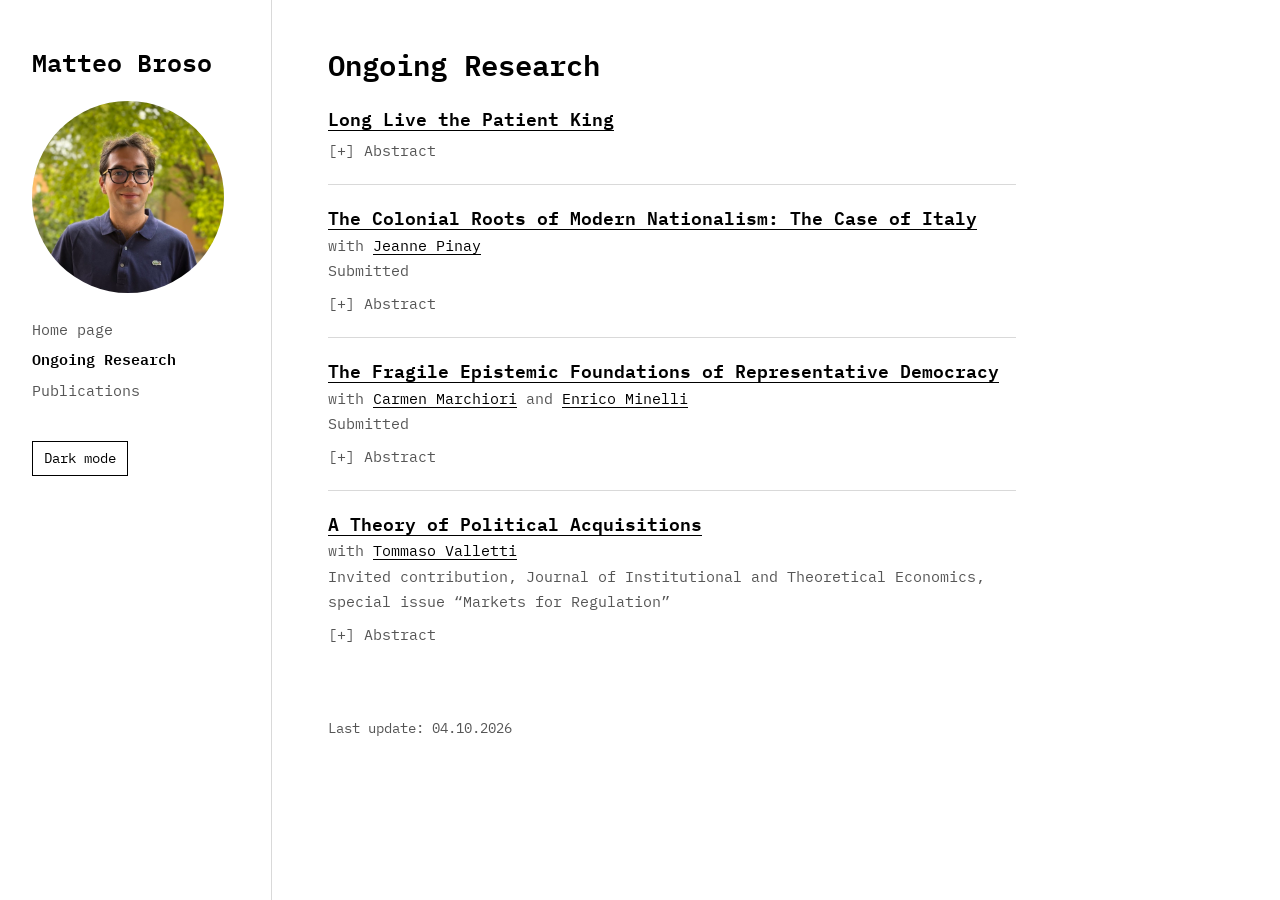
==== ongoing-research/index.html @ c032a0b2 "Add Google Analytics tag Co-Authored-By: Claude Opus 5.5 <noreply@anthropic.com>" ====
<!DOCTYPE html>
<html lang="en">
<head>
<meta charset="utf-8">
<meta name="viewport" content="width=device-width, initial-scale=1">
<script async src="https://www.googletagmanager.com/gtag/js?id=G-0B1W67JZ9W"></script>
<script>
window.dataLayer = window.dataLayer || [];
function gtag(){dataLayer.push(arguments);}
gtag('js', new Date());
gtag('config', 'G-0B1W67JZ9W');
</script>
<title>Matteo Broso - Ongoing Research</title>
<link rel="preconnect" href="https://fonts.googleapis.com">
<link rel="preconnect" href="https://fonts.gstatic.com" crossorigin>
<link href="https://fonts.googleapis.com/css2?family=IBM+Plex+Mono:ital,wght@0,400;0,600;1,400&display=swap" rel="stylesheet">
<link rel="icon" href="/favicon.svg?v=2" type="image/svg+xml">
<link rel="icon" href="/favicon-32.png?v=2" sizes="32x32" type="image/png">
<link rel="shortcut icon" href="/favicon.ico?v=2">
<link rel="apple-touch-icon" href="/apple-touch-icon.png?v=2">
<script src="/theme.js?v=2"></script>
<link rel="stylesheet" href="/style.css?v=5">
</head>
<body>
<div class="wrap">
<aside><div class="inner">
<a class="name" href="/">Matteo Broso</a>
<img class="photo" src="/photo.jpg" alt="Matteo Broso">
<nav><ul><li><a href="/">Home page</a></li><li><a href="/ongoing-research/" aria-current="page">Ongoing Research</a></li><li><a href="/publications/">Publications</a></li></ul></nav>
<button class="theme-toggle" type="button" aria-label="Switch between light and dark theme"><span class="to-dark">Dark mode</span><span class="to-light">Light mode</span></button>
</div></aside>
<main>
<h1>Ongoing Research</h1>
<div class="paper">
<div class="title"><a href="/papers/long-live-the-patient-king.pdf" target="_blank" rel="noopener">Long Live the Patient King</a></div>
<details class="abstract"><summary>Abstract</summary>
<p>I propose a simple model of the relationship between economic growth and extractive taxation. A citizen and a ruler interact over time. The citizen owns a stock of capital which, in every period, yields some output. The ruler chooses how much output to expropriate for his private consumption, subject to the citizen's participation constraint. The growth rate of output is endogenous to the citizen's choice of effort. In this context, I define a social contract as a (Subgame Perfect) equilibrium of the repeated game. Moreover, a social contract is extractive at a given history if it leaves the citizen indifferent between the on path continuation and the outside option; and it is non-extractive otherwise.</p>
<p>The key tension of the model is that the citizen's effort in a given period increases output only in the future, when the ruler can always expropriate it. It follows that when players are myopic, any social contract is extractive. By contrast, when players are forward looking, any Pareto efficient and renegotiation proof social contract features a dual transition. As time passes, society endogenously moves from a regime of slow growth &mdash; where extractive social contracts are implementable &mdash; to a regime of fast growth &mdash; where they are not.</p>
</details>
</div>
<div class="paper">
<div class="title"><a href="/papers/colonial-roots-of-modern-nationalism.pdf" target="_blank" rel="noopener">The Colonial Roots of Modern Nationalism: The Case of Italy</a></div>
<div class="meta">with <a href="https://jeannepinay.com/">Jeanne Pinay</a><br>Submitted</div>
<details class="abstract"><summary>Abstract</summary>
<p>European empires dominated entire continents for centuries. Yet, the literature on colonial legacies has largely focused on the long-term effects of colonialism in former colonies, overlooking its consequences for the former colonial powers themselves. In this article, we study the effect of Italy's colonial expansion in East Africa on contemporary political outcomes. Using data on all Italian soldiers buried in Eritrea and Ethiopia and the contemporary distribution of surnames across Italy, we construct an index of exposure to colonial wars at the municipality level. To isolate exogenous variation in municipalities' exposure, we exploit the historical geographical distribution of mountain troops of the Italian Army, which were largely deployed in East Africa because of Ethiopia's mountainous territory. We show that exposure to the 1930s colonial campaigns increased support for neo-fascist and nationalist parties in the immediate postwar electoral cycles, and still increases support for far-right parties today. Exploring possible mechanisms, we find that: (i) the effect is amplified in municipalities with a larger presence of Black African immigrants; (ii) far-right parties obtain larger electoral returns from anti-immigration rhetoric in municipalities with stronger colonial exposure. Taken together, our results suggest that the racial narratives used to justify the colonial expansion may have persisted across generations and continue to shape political attitudes today.</p>
</details>
</div>
<div class="paper">
<div class="title"><a href="/papers/fragile-epistemic-foundations.pdf" target="_blank" rel="noopener">The Fragile Epistemic Foundations of Representative Democracy</a></div>
<div class="meta">with <a href="https://sites.google.com/site/drcarmenmarchiori/home?authuser=1">Carmen Marchiori</a> and <a href="https://sites.google.com/site/eminellisite/Home">Enrico Minelli</a><br>Submitted</div>
<details class="abstract"><summary>Abstract</summary>
<p>We develop a model in which an incumbent politician can exert costly effort to learn about an uncertain and policy-relevant state of the world before proposing a policy to a representative voter. The politician does not perfectly observe the voter's prior belief (or opinion). His epistemic effort increases the probability of re-election through two channels: a quality effect, as better information improves the match between the policy and the state; and a hegemony effect, as it induces the voter to place less weight on her prior and thereby compresses ex post disagreement across voter types. We show that, because of the hegemony effect, when the politician has more precise information about the voter, he implements a less informed policy. We connect this result to the recently observed rise in the use of big data in politics.</p>
</details>
</div>
<div class="paper">
<div class="title"><a href="/papers/theory-of-political-acquisitions.pdf" target="_blank" rel="noopener">A Theory of Political Acquisitions</a></div>
<div class="meta">with <a href="https://www.imperial.ac.uk/people/t.valletti">Tommaso Valletti</a><br>Invited contribution, Journal of Institutional and Theoretical Economics, special issue &ldquo;Markets for Regulation&rdquo;</div>
<details class="abstract"><summary>Abstract</summary>
<p>We study a dynamic model where a firm can grow in size by acquiring competitors and lobby office-seeking politicians. When the firm is distressed, the incumbent politician loses the office with some probability. Larger firms are less likely to experience distress but their distress has more severe political consequences. To prevent these, politicians can offer political support to the firm. We show that, in equilibrium: (i) the level of political support is non-monotone in the firm's size; (ii) the firm can complete acquisitions just to extract political support; and (iii) the number of these &ldquo;Political Acquisitions&rdquo; is non-monotone in the strength of politicians' re-election incentives.</p>
</details>
</div>
<p class="updated">Last update: 04.10.2026</p>
</main>
</div>
</body>
</html>
---- style.css ----
:root{--bg:#ffffff;--ink:#000000;--muted:#555555;--rule:#d9d9d9;--side:#ffffff;color-scheme:light}
@media (prefers-color-scheme:dark){:root:not([data-theme=light]){--bg:#000000;--ink:#ffffff;--muted:#a6a6a6;--rule:#333333;--side:#000000;color-scheme:dark}}
:root[data-theme=dark]{--bg:#000000;--ink:#ffffff;--muted:#a6a6a6;--rule:#333333;--side:#000000;color-scheme:dark}
*{box-sizing:border-box}
html{-webkit-text-size-adjust:100%}
body{margin:0;background:var(--bg);color:var(--ink);font-family:"IBM Plex Mono",Menlo,Consolas,monospace;font-size:.95rem;line-height:1.65}
a{color:var(--ink);text-decoration-thickness:1px;text-underline-offset:.2em}
a:hover{text-decoration-thickness:2px}
a:focus-visible,button:focus-visible,summary:focus-visible{outline:2px solid var(--ink);outline-offset:2px}
.wrap{display:grid;grid-template-columns:17rem minmax(0,1fr);min-height:100vh}
aside{background:var(--side);border-right:1px solid var(--rule);padding:3rem 2rem}
aside .inner{position:sticky;top:3rem}
.name{display:block;font-size:1.55rem;line-height:1.15;font-weight:600;color:var(--ink);text-decoration:none}
.photo{display:block;width:100%;max-width:12rem;aspect-ratio:1;object-fit:cover;border-radius:50%;margin:1.5rem 0}
nav ul{list-style:none;margin:1.5rem 0 0;padding:0}
nav li{margin:.35rem 0}
nav a{color:var(--muted);text-decoration:none}
nav a:hover{color:var(--ink);text-decoration:underline}
nav a[aria-current=page]{color:var(--ink);font-weight:600}
.theme-toggle{margin-top:2rem;padding:.3rem .7rem;font:inherit;font-size:.9rem;color:var(--ink);background:transparent;border:1px solid var(--ink);border-radius:0;cursor:pointer}
.theme-toggle:hover{background:var(--ink);color:var(--bg)}
.theme-toggle .to-light{display:none}
@media (prefers-color-scheme:dark){:root:not([data-theme=light]) .theme-toggle .to-dark{display:none}:root:not([data-theme=light]) .theme-toggle .to-light{display:inline}}
:root[data-theme=dark] .theme-toggle .to-dark{display:none}
:root[data-theme=dark] .theme-toggle .to-light{display:inline}
main{padding:3rem 3.5rem 4rem;max-width:50rem}
h1{font-size:1.8rem;font-weight:600;line-height:1.2;margin:0 0 1.5rem}
h2{font-size:1.25rem;font-weight:600;margin:2rem 0 1rem}
.paper{padding:1.3rem 0;border-top:1px solid var(--rule)}
.paper:first-of-type{border-top:0;padding-top:0}
.title{font-size:1.1rem;font-weight:600;line-height:1.35}
.meta{color:var(--muted);margin:.2rem 0 .5rem}
.paper p{margin:.6rem 0}
.abstract{margin-top:.5rem}
.abstract summary{display:inline-block;cursor:pointer;color:var(--muted);list-style:none;user-select:none}
.abstract summary::-webkit-details-marker{display:none}
.abstract summary::before{content:"[+] "}
.abstract[open] summary::before{content:"[-] "}
.abstract summary:hover{color:var(--ink)}
.extra{color:var(--muted)}
.updated{margin-top:3rem;color:var(--muted);font-size:.9rem}
@media (max-width:800px){
 .wrap{grid-template-columns:1fr}
 aside{border-right:0;border-bottom:1px solid var(--rule);padding:1.5rem 1.25rem}
 aside .inner{position:static;display:flex;flex-wrap:wrap;align-items:center;gap:.5rem 1.25rem}
 .photo{width:4.5rem;max-width:none;margin:0;order:-1}
 nav{flex-basis:100%}
 nav ul{display:flex;flex-wrap:wrap;gap:.25rem 1.25rem;margin:0}
 .theme-toggle{margin-top:0}
 main{padding:2rem 1.25rem 3rem}
 body{font-size:.93rem}
}
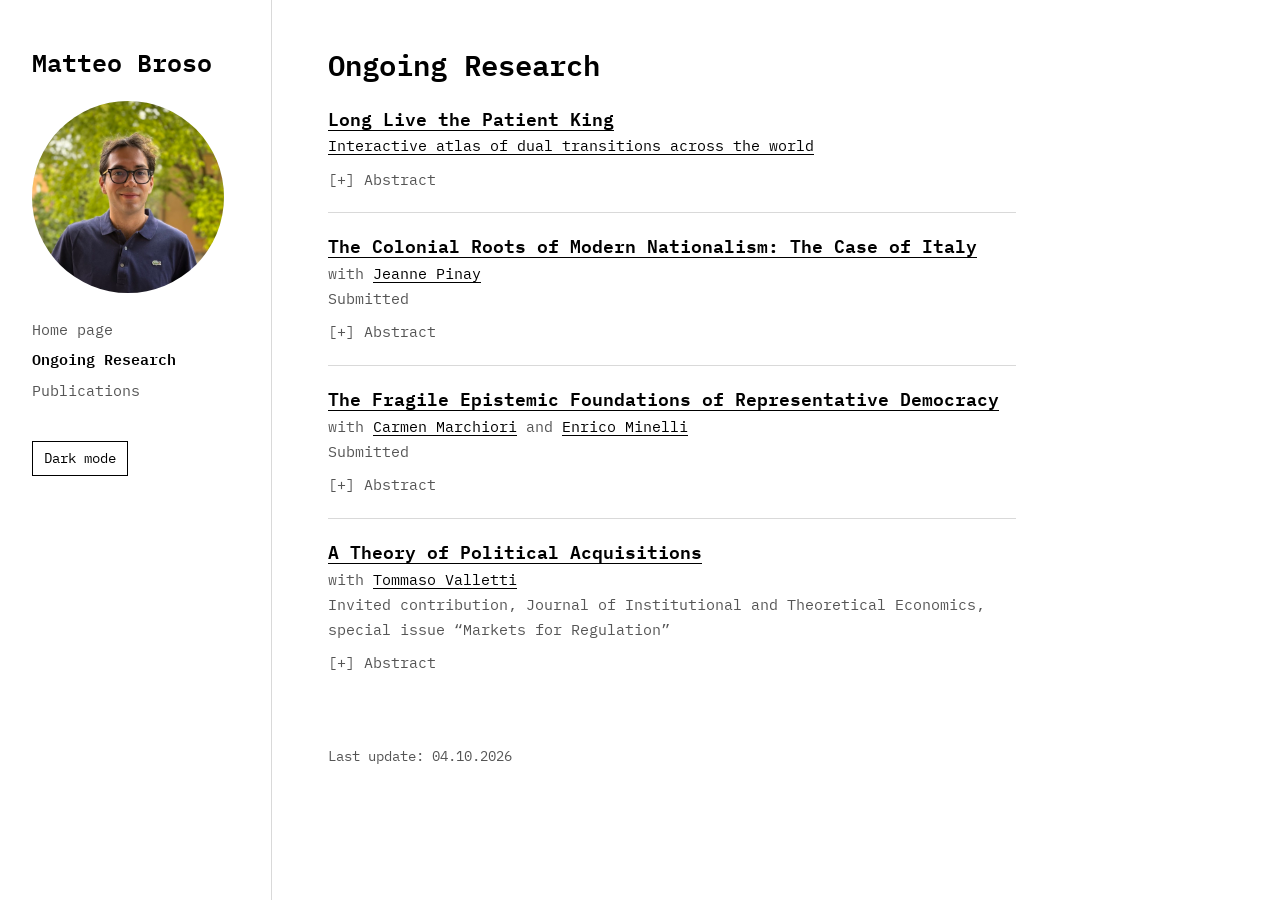
==== commit 5f632951: "Add dual transitions atlas Co-Authored-By: Claude Fable 5.1 <noreply@anthropic.com>" ====
--- a/ongoing-research/index.html
+++ b/ongoing-research/index.html
@@ -33,6 +33,7 @@
 <h1>Ongoing Research</h1>
 <div class="paper">
 <div class="title"><a href="/papers/long-live-the-patient-king.pdf" target="_blank" rel="noopener">Long Live the Patient King</a></div>
+<div class="meta"><a href="/atlas/">Interactive atlas of dual transitions across the world</a></div>
 <details class="abstract"><summary>Abstract</summary>
 <p>I propose a simple model of the relationship between economic growth and extractive taxation. A citizen and a ruler interact over time. The citizen owns a stock of capital which, in every period, yields some output. The ruler chooses how much output to expropriate for his private consumption, subject to the citizen's participation constraint. The growth rate of output is endogenous to the citizen's choice of effort. In this context, I define a social contract as a (Subgame Perfect) equilibrium of the repeated game. Moreover, a social contract is extractive at a given history if it leaves the citizen indifferent between the on path continuation and the outside option; and it is non-extractive otherwise.</p>
 <p>The key tension of the model is that the citizen's effort in a given period increases output only in the future, when the ruler can always expropriate it. It follows that when players are myopic, any social contract is extractive. By contrast, when players are forward looking, any Pareto efficient and renegotiation proof social contract features a dual transition. As time passes, society endogenously moves from a regime of slow growth &mdash; where extractive social contracts are implementable &mdash; to a regime of fast growth &mdash; where they are not.</p>
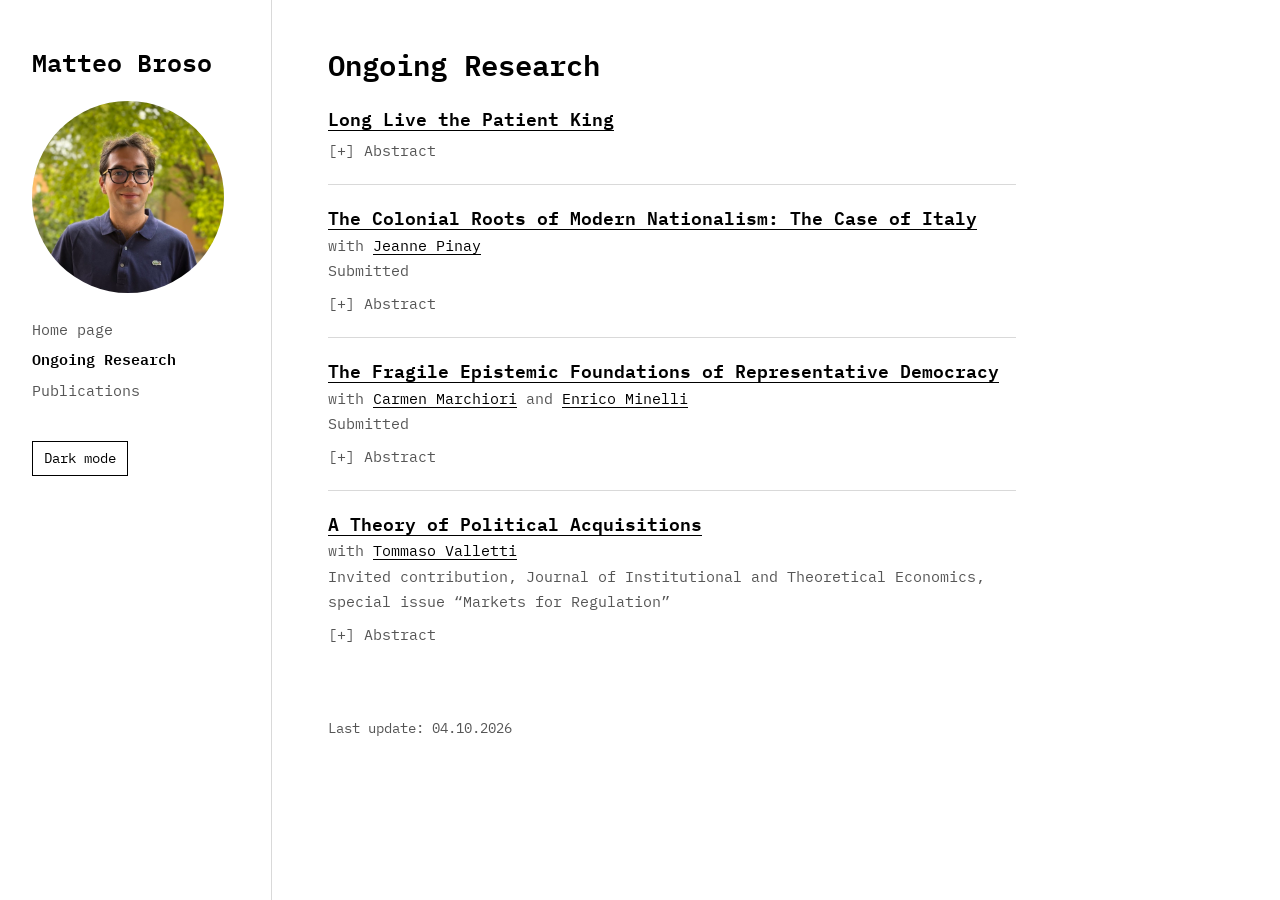
==== commit b189639f: "Show atlas link as a button inside the abstract Co-Authored-By: Claude Fable 5.1 <noreply@anthropic." ====
--- a/ongoing-research/index.html
+++ b/ongoing-research/index.html
@@ -19,7 +19,7 @@
 <link rel="shortcut icon" href="/favicon.ico?v=2">
 <link rel="apple-touch-icon" href="/apple-touch-icon.png?v=2">
 <script src="/theme.js?v=2"></script>
-<link rel="stylesheet" href="/style.css?v=5">
+<link rel="stylesheet" href="/style.css?v=6">
 </head>
 <body>
 <div class="wrap">
@@ -33,10 +33,10 @@
 <h1>Ongoing Research</h1>
 <div class="paper">
 <div class="title"><a href="/papers/long-live-the-patient-king.pdf" target="_blank" rel="noopener">Long Live the Patient King</a></div>
-<div class="meta"><a href="/atlas/">Interactive atlas of dual transitions across the world</a></div>
 <details class="abstract"><summary>Abstract</summary>
 <p>I propose a simple model of the relationship between economic growth and extractive taxation. A citizen and a ruler interact over time. The citizen owns a stock of capital which, in every period, yields some output. The ruler chooses how much output to expropriate for his private consumption, subject to the citizen's participation constraint. The growth rate of output is endogenous to the citizen's choice of effort. In this context, I define a social contract as a (Subgame Perfect) equilibrium of the repeated game. Moreover, a social contract is extractive at a given history if it leaves the citizen indifferent between the on path continuation and the outside option; and it is non-extractive otherwise.</p>
 <p>The key tension of the model is that the citizen's effort in a given period increases output only in the future, when the ruler can always expropriate it. It follows that when players are myopic, any social contract is extractive. By contrast, when players are forward looking, any Pareto efficient and renegotiation proof social contract features a dual transition. As time passes, society endogenously moves from a regime of slow growth &mdash; where extractive social contracts are implementable &mdash; to a regime of fast growth &mdash; where they are not.</p>
+<p><a class="btn" href="/atlas/">Interactive atlas of dual transitions across the world</a></p>
 </details>
 </div>
 <div class="paper">
--- a/style.css
+++ b/style.css
@@ -32,6 +32,8 @@
 .meta{color:var(--muted);margin:.2rem 0 .5rem}
 .paper p{margin:.6rem 0}
 .abstract{margin-top:.5rem}
+.btn{display:inline-block;padding:.3rem .7rem;font:inherit;font-size:.9rem;color:var(--ink);background:transparent;border:1px solid var(--ink);text-decoration:none}
+.btn:hover{background:var(--ink);color:var(--bg)}
 .abstract summary{display:inline-block;cursor:pointer;color:var(--muted);list-style:none;user-select:none}
 .abstract summary::-webkit-details-marker{display:none}
 .abstract summary::before{content:"[+] "}
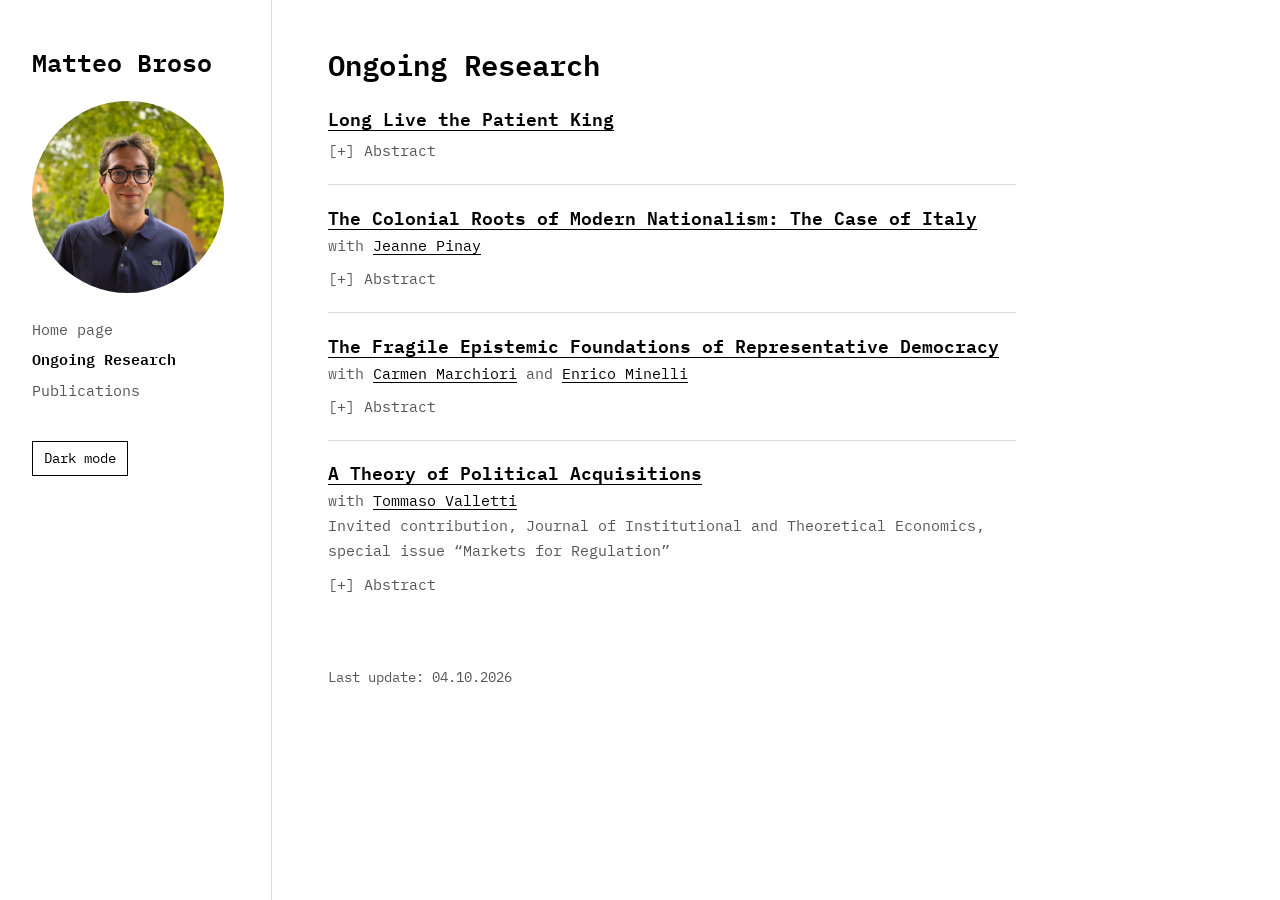
==== commit 8fecc535: "Remove submission status from paper listings Co-Authored-By: Claude Fable 5.1 <noreply@anthropic.com" ====
--- a/ongoing-research/index.html
+++ b/ongoing-research/index.html
@@ -34,21 +34,21 @@
 <div class="paper">
 <div class="title"><a href="/papers/long-live-the-patient-king.pdf" target="_blank" rel="noopener">Long Live the Patient King</a></div>
 <details class="abstract"><summary>Abstract</summary>
-<p>I propose a simple model of the relationship between economic growth and extractive taxation. A citizen and a ruler interact over time. The citizen owns a stock of capital which, in every period, yields some output. The ruler chooses how much output to expropriate for his private consumption, subject to the citizen's participation constraint. The growth rate of output is endogenous to the citizen's choice of effort. In this context, I define a social contract as a (Subgame Perfect) equilibrium of the repeated game. Moreover, a social contract is extractive at a given history if it leaves the citizen indifferent between the on path continuation and the outside option; and it is non-extractive otherwise.</p>
-<p>The key tension of the model is that the citizen's effort in a given period increases output only in the future, when the ruler can always expropriate it. It follows that when players are myopic, any social contract is extractive. By contrast, when players are forward looking, any Pareto efficient and renegotiation proof social contract features a dual transition. As time passes, society endogenously moves from a regime of slow growth &mdash; where extractive social contracts are implementable &mdash; to a regime of fast growth &mdash; where they are not.</p>
+<p>I propose a simple model of economic growth and extractive taxation. A citizen and a ruler interact over time. In every period, the ruler announces a tax rate, which determines the current distribution of output between the two players. The citizen then chooses whether to accept the proposed distribution or leave the game and secure a fixed outside option. If the citizen stays in the game, they then choose a level of innovation effort, which determines the future level of productivity. I define a social contract as an equilibrium of the repeated game. A social contract is extractive at a given history if it leaves the citizen indifferent between the on-path continuation and the outside option; and it is non-extractive otherwise.</p>
+<p>I show that all Pareto efficient and renegotiation proof social contracts feature a dual transition. As time passes, society endogenously moves from a regime of slow innovation and low growth &mdash; where extractive social contracts are implementable &mdash; to a regime of fast innovation and high growth &mdash; where they are not. These findings suggest that modern rulers may be less extractive than ancient ones not (only) because constitutions constrain them, but (also) because citizens' work has become too productive to be discouraged. Using cross-country data from 1789 onward, I present empirical evidence consistent with this historical reading.</p>
 <p><a class="btn" href="/atlas/">Interactive atlas of dual transitions across the world</a></p>
 </details>
 </div>
 <div class="paper">
 <div class="title"><a href="/papers/colonial-roots-of-modern-nationalism.pdf" target="_blank" rel="noopener">The Colonial Roots of Modern Nationalism: The Case of Italy</a></div>
-<div class="meta">with <a href="https://jeannepinay.com/">Jeanne Pinay</a><br>Submitted</div>
+<div class="meta">with <a href="https://jeannepinay.com/">Jeanne Pinay</a></div>
 <details class="abstract"><summary>Abstract</summary>
 <p>European empires dominated entire continents for centuries. Yet, the literature on colonial legacies has largely focused on the long-term effects of colonialism in former colonies, overlooking its consequences for the former colonial powers themselves. In this article, we study the effect of Italy's colonial expansion in East Africa on contemporary political outcomes. Using data on all Italian soldiers buried in Eritrea and Ethiopia and the contemporary distribution of surnames across Italy, we construct an index of exposure to colonial wars at the municipality level. To isolate exogenous variation in municipalities' exposure, we exploit the historical geographical distribution of mountain troops of the Italian Army, which were largely deployed in East Africa because of Ethiopia's mountainous territory. We show that exposure to the 1930s colonial campaigns increased support for neo-fascist and nationalist parties in the immediate postwar electoral cycles, and still increases support for far-right parties today. Exploring possible mechanisms, we find that: (i) the effect is amplified in municipalities with a larger presence of Black African immigrants; (ii) far-right parties obtain larger electoral returns from anti-immigration rhetoric in municipalities with stronger colonial exposure. Taken together, our results suggest that the racial narratives used to justify the colonial expansion may have persisted across generations and continue to shape political attitudes today.</p>
 </details>
 </div>
 <div class="paper">
 <div class="title"><a href="/papers/fragile-epistemic-foundations.pdf" target="_blank" rel="noopener">The Fragile Epistemic Foundations of Representative Democracy</a></div>
-<div class="meta">with <a href="https://sites.google.com/site/drcarmenmarchiori/home?authuser=1">Carmen Marchiori</a> and <a href="https://sites.google.com/site/eminellisite/Home">Enrico Minelli</a><br>Submitted</div>
+<div class="meta">with <a href="https://sites.google.com/site/drcarmenmarchiori/home?authuser=1">Carmen Marchiori</a> and <a href="https://sites.google.com/site/eminellisite/Home">Enrico Minelli</a></div>
 <details class="abstract"><summary>Abstract</summary>
 <p>We develop a model in which an incumbent politician can exert costly effort to learn about an uncertain and policy-relevant state of the world before proposing a policy to a representative voter. The politician does not perfectly observe the voter's prior belief (or opinion). His epistemic effort increases the probability of re-election through two channels: a quality effect, as better information improves the match between the policy and the state; and a hegemony effect, as it induces the voter to place less weight on her prior and thereby compresses ex post disagreement across voter types. We show that, because of the hegemony effect, when the politician has more precise information about the voter, he implements a less informed policy. We connect this result to the recently observed rise in the use of big data in politics.</p>
 </details>
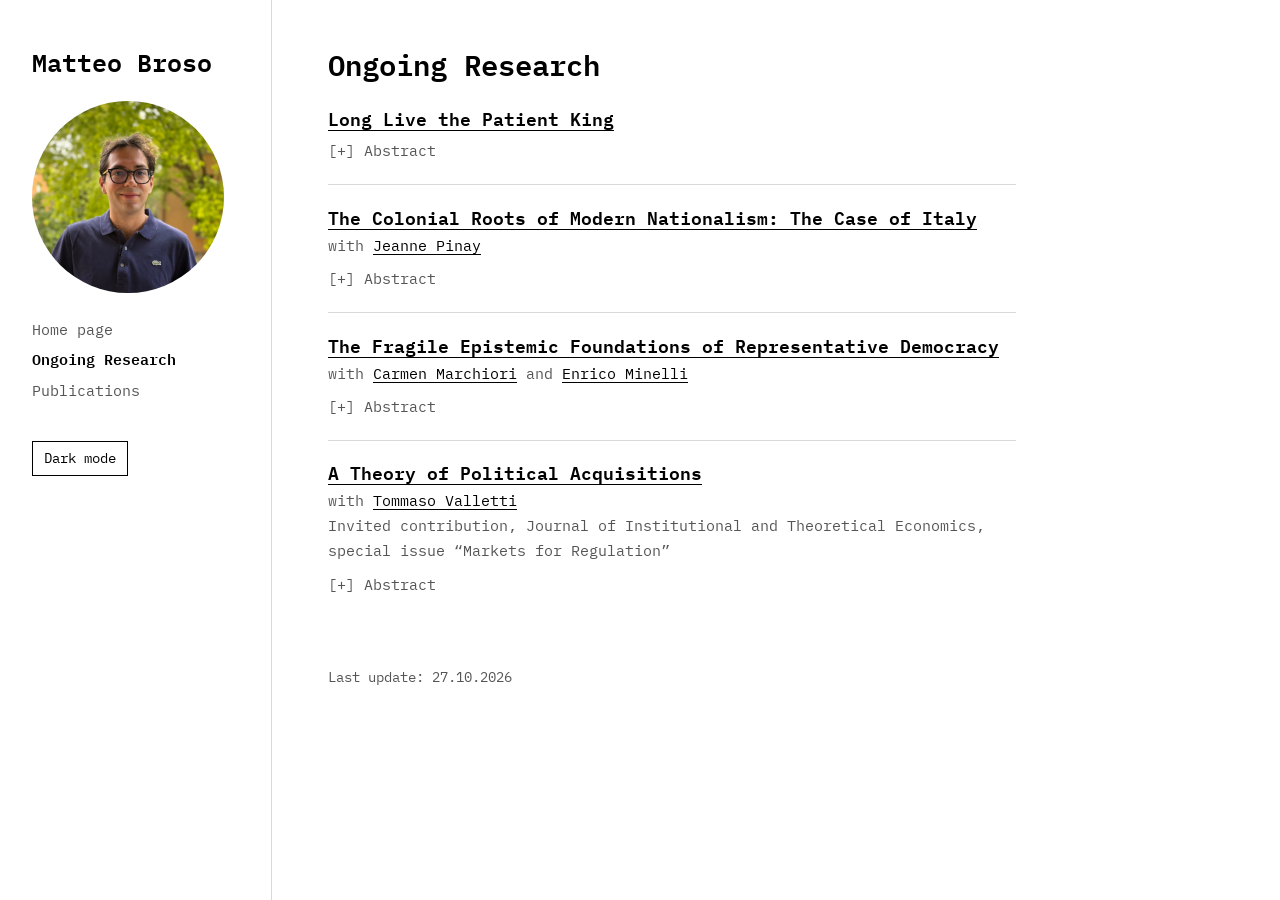
==== commit 229cb839: "Bump last-update date to 27.10.2026 Co-Authored-By: Claude Fable 5.1 <noreply@anthropic.com>" ====
--- a/ongoing-research/index.html
+++ b/ongoing-research/index.html
@@ -34,7 +34,7 @@
 <div class="paper">
 <div class="title"><a href="/papers/long-live-the-patient-king.pdf" target="_blank" rel="noopener">Long Live the Patient King</a></div>
 <details class="abstract"><summary>Abstract</summary>
-<p>I propose a simple model of economic growth and extractive taxation. A citizen and a ruler interact over time. In every period, the ruler announces a tax rate, which determines the current distribution of output between the two players. The citizen then chooses whether to accept the proposed distribution or leave the game and secure a fixed outside option. If the citizen stays in the game, they then choose a level of innovation effort, which determines the future level of productivity. I define a social contract as an equilibrium of the repeated game. A social contract is extractive at a given history if it leaves the citizen indifferent between the on-path continuation and the outside option; and it is non-extractive otherwise.</p>
+<p>I propose a simple model of economic growth and extractive taxation. A citizen and a ruler interact over time. In every period, the ruler announces a tax rate, which determines the current distribution of output between the two players. The citizen then chooses whether to accept the proposed distribution or leave the game and secure a fixed outside option. If the citizen stays in the game, they also choose a level of innovation effort, which determines the growth rate of productivity and output. I define a social contract as an equilibrium of the repeated game. A social contract is extractive at a given history if it leaves the citizen indifferent between the on-path continuation and the outside option; and it is non-extractive otherwise.</p>
 <p>I show that all Pareto efficient and renegotiation proof social contracts feature a dual transition. As time passes, society endogenously moves from a regime of slow innovation and low growth &mdash; where extractive social contracts are implementable &mdash; to a regime of fast innovation and high growth &mdash; where they are not. These findings suggest that modern rulers may be less extractive than ancient ones not (only) because constitutions constrain them, but (also) because citizens' work has become too productive to be discouraged. Using cross-country data from 1789 onward, I present empirical evidence consistent with this historical reading.</p>
 <p><a class="btn" href="/atlas/">Interactive atlas of dual transitions across the world</a></p>
 </details>
@@ -60,7 +60,7 @@
 <p>We study a dynamic model where a firm can grow in size by acquiring competitors and lobby office-seeking politicians. When the firm is distressed, the incumbent politician loses the office with some probability. Larger firms are less likely to experience distress but their distress has more severe political consequences. To prevent these, politicians can offer political support to the firm. We show that, in equilibrium: (i) the level of political support is non-monotone in the firm's size; (ii) the firm can complete acquisitions just to extract political support; and (iii) the number of these &ldquo;Political Acquisitions&rdquo; is non-monotone in the strength of politicians' re-election incentives.</p>
 </details>
 </div>
-<p class="updated">Last update: 04.10.2026</p>
+<p class="updated">Last update: 27.10.2026</p>
 </main>
 </div>
 </body>
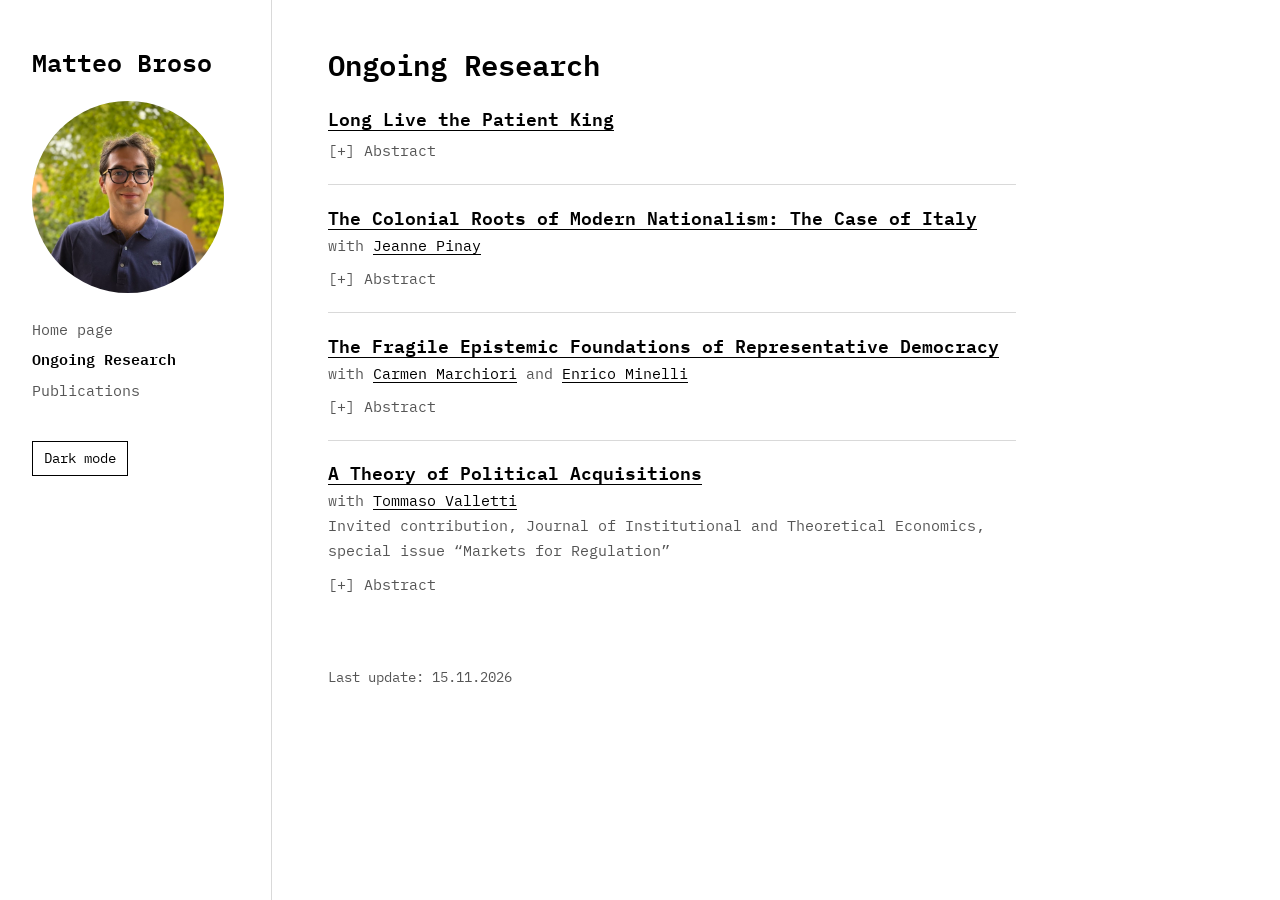
==== commit 58466078: "Update CV: add scheduled Kyiv School of Economics seminar (2026) Co-Authored-By: Claude Opus 5.5 <no" ====
--- a/ongoing-research/index.html
+++ b/ongoing-research/index.html
@@ -60,7 +60,7 @@
 <p>We study a dynamic model where a firm can grow in size by acquiring competitors and lobby office-seeking politicians. When the firm is distressed, the incumbent politician loses the office with some probability. Larger firms are less likely to experience distress but their distress has more severe political consequences. To prevent these, politicians can offer political support to the firm. We show that, in equilibrium: (i) the level of political support is non-monotone in the firm's size; (ii) the firm can complete acquisitions just to extract political support; and (iii) the number of these &ldquo;Political Acquisitions&rdquo; is non-monotone in the strength of politicians' re-election incentives.</p>
 </details>
 </div>
-<p class="updated">Last update: 27.10.2026</p>
+<p class="updated">Last update: 15.11.2026</p>
 </main>
 </div>
 </body>
